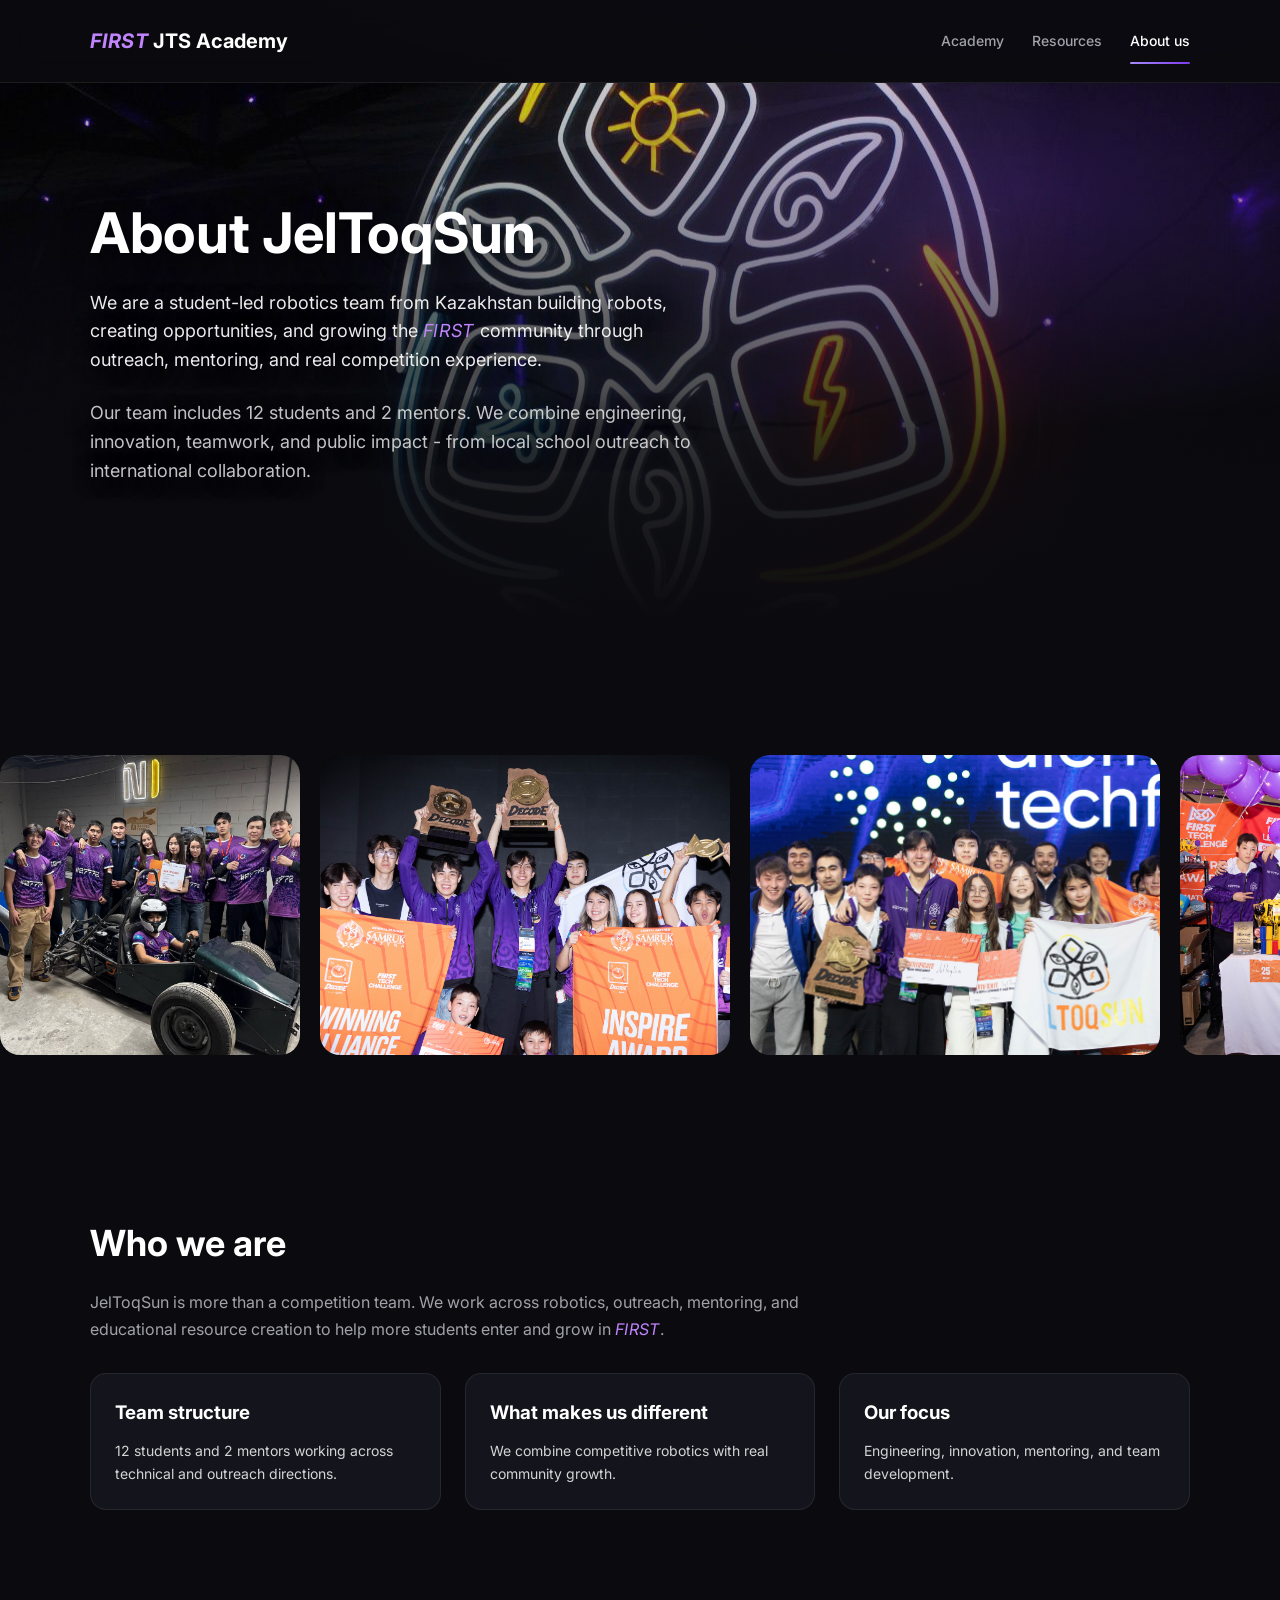
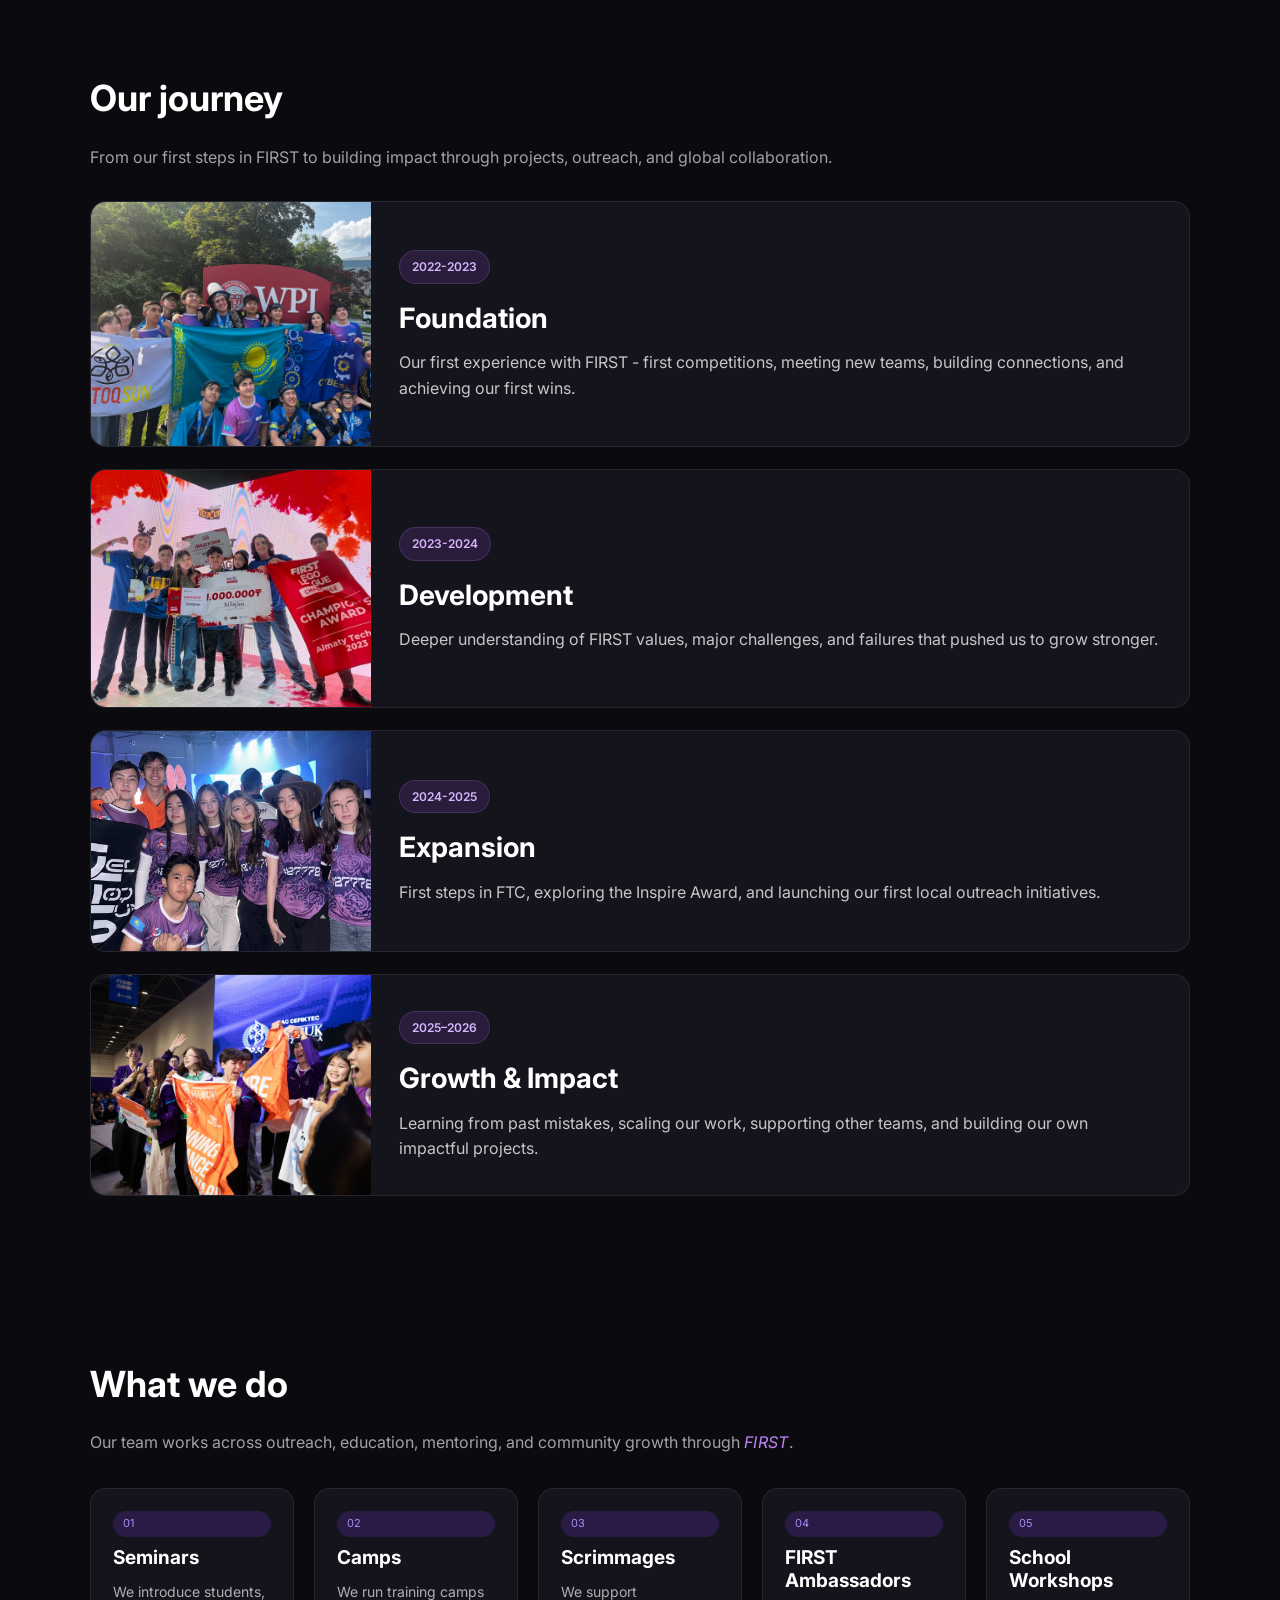
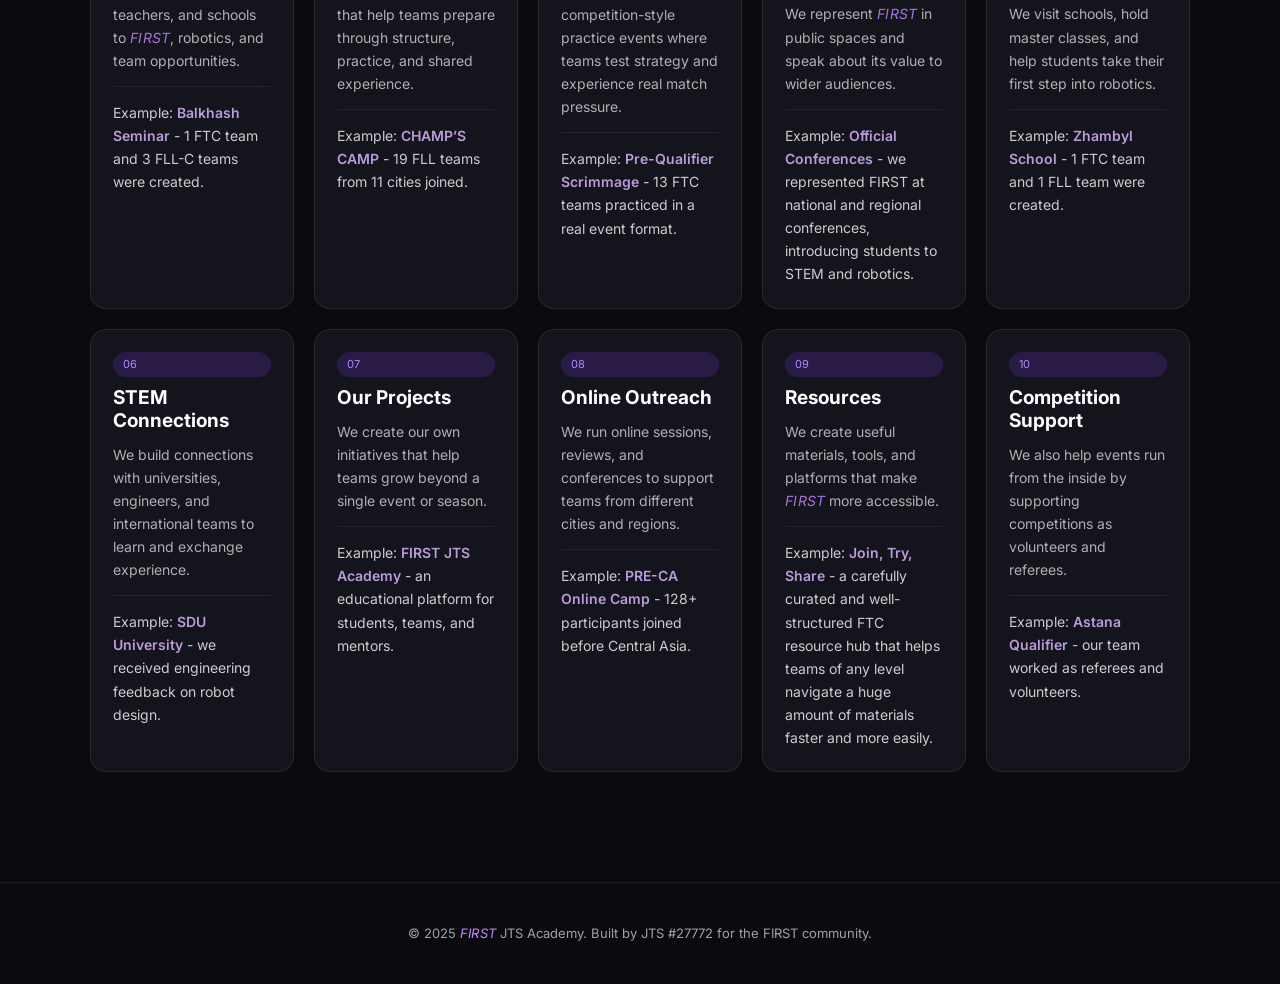
==== aboutus.html @ ea75e626 "first clean commit" ====
<!DOCTYPE html>
<html lang="en">
<head>
  <meta charset="UTF-8" />
  <title>About Us | FIRST JTS Academy</title>
  <meta name="viewport" content="width=device-width, initial-scale=1.0" />

  <link href="https://fonts.googleapis.com/css2?family=Inter:wght@400;600;700&display=swap" rel="stylesheet">
  <link rel="stylesheet" href="aboutus.css" />
</head>

<body>

  <!-- NAVIGATION -->
  <nav>
    <div class="nav-inner">
      <div class="logo"><span class="first-word">FIRST</span> JTS Academy</div>

      <div class="nav-links">
            <a href="index.html">Academy</a>
    <a href="resources.html">Resources</a>
    <a href="aboutus.html"class="active">About us</a>
      </div>
    </div>
  </nav>

<header class="hero hero-about">

  <!-- ФОН -->
  <div class="hero-bg-image"></div>

  <div class="container">
    <h1>About JelToqSun</h1>

    <p class="hero-lead">
      We are a student-led robotics team from Kazakhstan building robots, creating opportunities,
        and growing the <span class="first-word">FIRST</span> community through outreach, mentoring, and real competition experience.
    </p>

    <p class="hero-sub">
        Our team includes 12 students and 2 mentors. We combine engineering, innovation,
        teamwork, and public impact - from local school outreach to international collaboration.
    </p>
  </div>
</header>

  <!-- HERO CAROUSEL -->
  <section class="hero-carousel">
    <div class="carousel-track">
      <img src="images/about-hero-1.jpg" class="square" alt="">
      <img src="images/about-hero-2.jpg" class="rect" alt="">
      <img src="images/about-hero-3.jpg" class="rect" alt="">
      <img src="images/about-hero-4.jpg" class="square" alt="">
      <img src="images/about-hero-5.jpg" class="rect" alt="">
      <img src="images/about-hero-6.jpg" class="rect" alt="">
      <img src="images/about-hero-7.jpg" class="square" alt="">
    </div>
  </section>

  <!-- ABOUT INTRO -->
  <section class="about-section">
    <div class="container">
      <div class="section-header">
        <h2>Who we are</h2>
        <p>
          JelToqSun is more than a competition team. We work across robotics, outreach, mentoring,
          and educational resource creation to help more students enter and grow in <span class="first-word">FIRST</span>.
        </p>
      </div>

      <div class="about-cards">
        <div class="about-card">
          <h3>Team structure</h3>
          <p class="preview">
            12 students and 2 mentors working across technical and outreach directions.
          </p>
          <div class="more">
            <p>
              Our team is student-led and role-based. Members contribute through programming,
              robot design, CAD, outreach, project work, presentations, and media.
            </p>
          </div>
        </div>

        <div class="about-card">
          <h3>What makes us different</h3>
          <p class="preview">
            We combine competitive robotics with real community growth.
          </p>
          <div class="more">
            <p>
              We do not focus only on our own results. We also support schools, new teams,
              educational events, and public awareness of FIRST and STEM opportunities.
            </p>
          </div>
        </div>

        <div class="about-card">
          <h3>Our focus</h3>
          <p class="preview">
            Engineering, innovation, mentoring, and team development.
          </p>
          <div class="more">
            <p>
              We build robots, prepare for judging, improve strategy, develop projects,
              create resources, and share what we learn with others.
            </p>
          </div>
        </div>
      </div>
    </div>
  </section>

<!-- TIMELINE --> 
<section class="timeline-section">
  <div class="container">
    <div class="section-header">
      <h2>Our journey</h2>
      <p>
        From our first steps in FIRST to building impact through projects, outreach, and global collaboration.
      </p>
    </div>

    <div class="timeline-list">

      <div class="timeline-card">
        <div class="timeline-image">
          <img src="images/timeline-1.jpg" alt="Team foundation">
        </div>
        <div class="timeline-content">
          <span class="timeline-year">2022-2023</span>
          <h3>Foundation</h3>
          <p>
            Our first experience with FIRST - first competitions, meeting new teams, building connections, and achieving our first wins.
          </p>
        </div>
      </div>

      <div class="timeline-card">
        <div class="timeline-image">
          <img src="images/timeline-2.jpg" alt="Development">
        </div>
        <div class="timeline-content">
          <span class="timeline-year">2023-2024</span>
          <h3>Development</h3>
          <p>
            Deeper understanding of FIRST values, major challenges, and failures that pushed us to grow stronger.
          </p>
        </div>
      </div>

      <div class="timeline-card">
        <div class="timeline-image">
          <img src="images/timeline-3.jpg" alt="Expansion">
        </div>
        <div class="timeline-content">
          <span class="timeline-year">2024-2025</span>
          <h3>Expansion</h3>
          <p>
            First steps in FTC, exploring the Inspire Award, and launching our first local outreach initiatives.
          </p>
        </div>
      </div>

      <div class="timeline-card">
        <div class="timeline-image">
          <img src="images/timeline-4.jpg" alt="Growth">
        </div>
        <div class="timeline-content">
          <span class="timeline-year">2025–2026</span>
          <h3>Growth & Impact</h3>
          <p>
            Learning from past mistakes, scaling our work, supporting other teams, and building our own impactful projects.
          </p>
        </div>
      </div>

    </div>
  </div>
</section>

<!-- WHAT WE DO --> 
<section class="whatwedo-section">
  <div class="container">
    <div class="section-header">
      <h2>What we do</h2>
      <p>
        Our team works across outreach, education, mentoring, and community growth through <span class="first-word">FIRST</span>.
      </p>
    </div>

    <div class="mini-work-grid">

      <div class="card mini-work-card">
        <span class="tag tech">01</span>
        <h3>Seminars</h3>
        <p>
          We introduce students, teachers, and schools to <span class="first-word">FIRST</span>, robotics, and team opportunities.
        </p>
        <p class="mini-example">
          Example: <strong>Balkhash Seminar</strong> - 1 FTC team and 3 FLL-C teams were created.
        </p>
      </div>

      <div class="card mini-work-card">
        <span class="tag tech">02</span>
        <h3>Camps</h3>
        <p>
          We run training camps that help teams prepare through structure, practice, and shared experience.
        </p>
        <p class="mini-example">
          Example: <strong>CHAMP’S CAMP</strong> - 19 FLL teams from 11 cities joined.
        </p>
      </div>

      <div class="card mini-work-card">
        <span class="tag tech">03</span>
        <h3>Scrimmages</h3>
        <p>
          We support competition-style practice events where teams test strategy and experience real match pressure.
        </p>
        <p class="mini-example">
          Example: <strong>Pre-Qualifier Scrimmage</strong> - 13 FTC teams practiced in a real event format.
        </p>
      </div>

      <div class="card mini-work-card">
        <span class="tag tech">04</span>
        <h3>FIRST Ambassadors</h3>
        <p>
          We represent <span class="first-word">FIRST</span> in public spaces and speak about its value to wider audiences.
        </p>
        <p class="mini-example">
          Example: <strong>Official Conferences</strong> - we represented FIRST at national and regional conferences, introducing students to STEM and robotics.
        </p>
      </div>

      <div class="card mini-work-card">
        <span class="tag tech">05</span>
        <h3>School Workshops</h3>
        <p>
          We visit schools, hold master classes, and help students take their first step into robotics.
        </p>
        <p class="mini-example">
          Example: <strong>Zhambyl School</strong> - 1 FTC team and 1 FLL team were created.
        </p>
      </div>

      <div class="card mini-work-card">
        <span class="tag tech">06</span>
        <h3>STEM Connections</h3>
        <p>
          We build connections with universities, engineers, and international teams to learn and exchange experience.
        </p>
        <p class="mini-example">
          Example: <strong>SDU University</strong> - we received engineering feedback on robot design.
        </p>
      </div>

      <div class="card mini-work-card">
        <span class="tag tech">07</span>
        <h3>Our Projects</h3>
        <p>
          We create our own initiatives that help teams grow beyond a single event or season.
        </p>
        <p class="mini-example">
          Example: <strong>FIRST JTS Academy</strong> - an educational platform for students, teams, and mentors.
        </p>
      </div>

      <div class="card mini-work-card">
        <span class="tag tech">08</span>
        <h3>Online Outreach</h3>
        <p>
          We run online sessions, reviews, and conferences to support teams from different cities and regions.
        </p>
        <p class="mini-example">
          Example: <strong>PRE-CA Online Camp</strong> - 128+ participants joined before Central Asia.
        </p>
      </div>

      <div class="card mini-work-card">
        <span class="tag tech">09</span>
        <h3>Resources</h3>
        <p>
          We create useful materials, tools, and platforms that make <span class="first-word">FIRST</span> more accessible.
        </p>
        <p class="mini-example">
          Example: <strong>Join, Try, Share</strong> - a carefully curated and well-structured FTC resource hub that helps teams of any level navigate a huge amount of materials faster and more easily.
        </p>
       </div>

      <div class="card mini-work-card">
        <span class="tag tech">10</span>
        <h3>Competition Support</h3>
        <p>
          We also help events run from the inside by supporting competitions as volunteers and referees.
        </p>
        <p class="mini-example">
          Example: <strong>Astana Qualifier</strong> - our team worked as referees and volunteers.
        </p>
      </div>

    </div>
  </div>
</section>

  <!-- FOOTER -->
  <footer>
    © 2025 <span class="first-word">FIRST</span> JTS Academy. Built by JTS #27772 for the FIRST community.
  </footer>

  <script>
    document.querySelectorAll('.card, .about-card, .result-card, .member-card, .timeline-card').forEach(card => {
      card.addEventListener('mousemove', e => {
        const rect = card.getBoundingClientRect();
        card.style.setProperty('--x', (e.clientX - rect.left) + 'px');
        card.style.setProperty('--y', (e.clientY - rect.top) + 'px');
      });
    });

    document.querySelectorAll(".about-card").forEach(card => {
      card.addEventListener("click", () => {
        const isOpen = card.classList.contains("open");

        document.querySelectorAll(".about-card").forEach(c => {
          if (c !== card) c.classList.remove("open");
        });

        if (!isOpen) {
          card.classList.add("open");
        } else {
          card.classList.remove("open");
        }
      });
    });
  </script>

</body>
</html>
---- aboutus.css ----
:root {
  --bg-main: #0b0b0f;
  --bg-card: #14141c;
  --accent: #7c3aed;
  --accent-glow: #a78bfa;
  --text-main: #ffffff;
  --text-muted: #a1a1aa;
  --border: rgba(255,255,255,0.08);
}

/* RESET */
* {
  margin: 0;
  padding: 0;
  box-sizing: border-box;
}

/* BASE */
body {
  font-family: 'Inter', system-ui, sans-serif;
  background: radial-gradient(
      1200px 600px at 80% -10%,
      rgba(124,58,237,0.15),
      transparent
    ),
    var(--bg-main);
  color: var(--text-main);
  line-height: 1.6;
}

/* LAYOUT */
.container {
  max-width: 1100px;
  margin: 0 auto;
}

section {
  padding: 80px 0;
}

/* NAV */
nav {
  position: sticky;
  top: 0;
  z-index: 50;
  backdrop-filter: blur(14px);
  background: rgba(11,11,15,0.72);
  border-bottom: 1px solid var(--border);
}

.nav-inner {
  width: min(1100px, calc(100% - 48px));
  margin: 0 auto;
  height: 82px;
  display: flex;
  align-items: center;
  justify-content: space-between;
  gap: 20px;
}

.logo {
  font-weight: 700;
  font-size: 20px;
  color: white;
  white-space: nowrap;
}

.nav-links {
  display: flex;
  align-items: center;
  gap: 28px;
}

.nav-links a {
  color: var(--text-muted);
  font-size: 14px;
  font-weight: 500;
  transition: color 0.2s ease;
  position: relative;
  text-decoration: none;
}

.nav-links a:hover,
.nav-links a.active {
  color: var(--text-main);
}

.nav-links a.active::after {
  content: "";
  position: absolute;
  left: 0;
  right: 0;
  bottom: -12px;
  height: 2px;
  border-radius: 999px;
  background: linear-gradient(90deg, #a78bfa, #7c3aed);
}

/* HERO */
.hero {
  position: relative;
  overflow: hidden;
  padding: 120px 64px 110px;
}

.about-hero::before {
  content: "";
  position: absolute;
  inset: 0;
  background:
    linear-gradient(
      to bottom,
      rgba(11,11,15,0.28) 0%,
      rgba(11,11,15,0.55) 40%,
      rgba(11,11,15,0.82) 72%,
      #0b0b0f 100%
    ),
    url("images/aboutus-bg.jpg");
  background-size: cover;
  background-position: center;
  z-index: 0;
}

.about-hero::after {
  content: "";
  position: absolute;
  inset: 0;
  background: rgba(0,0,0,0.2);
  z-index: 1;
}

.hero .container {
  position: relative;
  z-index: 2;
}

.hero h1 {
  font-size: 56px;
  line-height: 1.1;
  margin-bottom: 24px;
  text-shadow: 0 6px 30px rgba(0,0,0,0.8);
}

.hero p {
  max-width: 620px;
  color: var(--text-muted);
  font-size: 18px;
  margin-bottom: 24px;
  text-shadow: 0 4px 20px rgba(0,0,0,0.7);
}

.hero-lead {
  color: rgba(255,255,255,0.92) !important;
}

.hero-sub {
  color: rgba(255,255,255,0.76) !important;
}

.hero-buttons {
  display: flex;
  gap: 14px;
  flex-wrap: wrap;
  margin-top: 30px;
}

/* BUTTONS */
.btn {
  display: inline-block;
  padding: 14px 28px;
  border-radius: 10px;
  font-size: 15px;
  border: 1px solid var(--border);
  color: var(--text-main);
  text-decoration: none;
  transition: 0.25s ease;
}

.btn:hover {
  border-color: var(--accent);
  transform: translateY(-2px);
}

.btn.primary {
  background: linear-gradient(135deg, var(--accent), #5b21b6);
  border: none;
}

.btn.primary:hover {
  box-shadow: 0 10px 26px rgba(124,58,237,0.35);
}

/* TITLES */
h2 {
  font-size: 36px;
  margin-bottom: 16px;
}

p {
  color: var(--text-muted);
}

.section-header {
  max-width: 760px;
  margin-bottom: 30px;
}

.section-header p {
  font-size: 16px;
  line-height: 1.7;
}

/* HERO CAROUSEL */
.hero-carousel {
  margin-top: 56px;
  overflow: hidden;
  width: 100%;
}

.carousel-track {
  display: flex;
  gap: 20px;
  animation: scroll 40s linear infinite;
}

.carousel-track img {
  border-radius: 20px;
  object-fit: cover;
  flex-shrink: 0;
}

.carousel-track img.square {
  width: 300px;
  height: 300px;
}

.carousel-track img.rect {
  width: 410px;
  height: 300px;
}

@keyframes scroll {
  from {
    transform: translateX(0);
  }
  to {
    transform: translateX(-70%);
  }
}

/* FIRST WORD */
.first-word {
  font-style: italic;
  letter-spacing: 0.02em;
  color: #c084fc;
}

/* GRID */
.grid {
  display: grid;
  grid-template-columns: repeat(auto-fit, minmax(260px, 1fr));
  gap: 24px;
  margin-top: 32px;
}

/* DEFAULT CARD */
.card,
.about-card,
.timeline-card,
.member-card {
  background: var(--bg-card);
  border: 1px solid var(--border);
  border-radius: 16px;
  position: relative;
  overflow: hidden;
  transition: all 0.35s ease;
}

/* GLOW FOLLOW */
.card::before,
.about-card::before,
.result-card::before,
.member-card::before,
.timeline-card::before {
  content: "";
  position: absolute;
  inset: 0;
  background: radial-gradient(
    circle at var(--x, 50%) var(--y, 50%),
    rgba(168, 85, 247, 0.20),
    transparent 60%
  );
  opacity: 0;
  transition: opacity 0.3s ease;
  pointer-events: none;
}

.card:hover,
.about-card:hover,
.member-card:hover,
.timeline-card:hover {
  transform: translateY(-8px) scale(1.01);
  border-color: var(--accent);
  box-shadow:
    0 0 25px rgba(168, 85, 247, 0.22),
    0 20px 40px rgba(0,0,0,0.45);
}

.card:hover::before,
.about-card:hover::before,
.result-card:hover::before,
.member-card:hover::before,
.timeline-card:hover::before {
  opacity: 1;
}

/* NORMAL CARD */
.card {
  padding: 24px;
}

.card h3 {
  font-size: 18px;
  margin-bottom: 8px;
  transition: color 0.3s ease;
}

.card:hover h3 {
  color: #d8b4fe;
}

.card p {
  font-size: 14px;
  opacity: 0.85;
}

/* TAG */
.tag {
  display: inline-block;
  font-size: 11px;
  padding: 4px 10px;
  border-radius: 999px;
  margin-bottom: 10px;
}

.tag.tech {
  background: rgba(124,58,237,0.2);
  color: var(--accent-glow);
}

/* ABOUT CARDS */
.about-cards {
  display: grid;
  grid-template-columns: repeat(auto-fit, minmax(260px, 1fr));
  gap: 24px;
}

.about-card {
  padding: 24px;
  cursor: pointer;
}

.about-card h3 {
  margin-bottom: 12px;
  transition: color 0.3s ease;
}

.about-card:hover h3 {
  color: #d8b4fe;
}

.about-card .preview {
  font-size: 14px;
  color: rgba(255,255,255,0.82);
}

.about-card .more {
  max-height: 0;
  overflow: hidden;
  opacity: 0;
  transition: max-height 0.35s ease, opacity 0.25s ease;
}

.about-card.open .more {
  max-height: 260px;
  opacity: 1;
  margin-top: 16px;
}

/* STATS */
.stats-grid .stat-card {
  min-height: 170px;
}

/* TIMELINE */
.timeline-list {
  display: flex;
  flex-direction: column;
  gap: 22px;
}

.timeline-card {
  display: grid;
  grid-template-columns: 280px 1fr;
  gap: 0;
}

.timeline-image {
  min-height: 220px;
  overflow: hidden;
}

.timeline-image img {
  width: 100%;
  height: 100%;
  object-fit: cover;
  display: block;
  transition: transform 0.45s ease;
}

.timeline-card:hover .timeline-image img {
  transform: scale(1.05);
}

.timeline-content {
  padding: 28px 28px 24px;
  display: flex;
  flex-direction: column;
  justify-content: center;
}

.timeline-year {
  display: inline-flex;
  width: fit-content;
  font-size: 12px;
  padding: 6px 12px;
  border-radius: 999px;
  background: rgba(168, 85, 247, 0.14);
  border: 1px solid rgba(192,132,252,0.18);
  color: #d8b4fe;
  font-weight: 600;
  margin-bottom: 12px;
}

.timeline-content h3 {
  font-size: 28px;
  margin-bottom: 10px;
}

.timeline-content p {
  color: rgba(255,255,255,0.76);
}

/* RESULTS / IMPACT BIG CARDS */
.results-list {
  display: flex;
  flex-direction: column;
  gap: 22px;
}

.result-card {
  display: grid;
  grid-template-columns: 320px 1fr;
  gap: 0;
  background: #111;
  border: 1px solid rgba(255,255,255,0.06);
  border-radius: 24px;
  overflow: hidden;
  position: relative;
  transition: all 0.35s ease;
}

.result-card:hover {
  transform: translateY(-6px);
  border-color: #a855f7;
  box-shadow:
    0 0 26px rgba(168, 85, 247, 0.18),
    0 22px 45px rgba(0, 0, 0, 0.45);
}

.result-image {
  position: relative;
  min-height: 240px;
  overflow: hidden;
}

.result-image img {
  width: 100%;
  height: 100%;
  object-fit: cover;
  display: block;
  transition: transform 0.45s ease;
}

.result-card:hover .result-image img {
  transform: scale(1.05);
}

.result-content {
  padding: 30px 30px 24px;
  display: flex;
  flex-direction: column;
  justify-content: center;
}

.result-content h3 {
  margin: 0 0 10px;
  font-size: 30px;
  line-height: 1.15;
  color: white;
  transition: color 0.3s ease;
}

.result-card:hover .result-content h3 {
  color: #d8b4fe;
}

.result-content .event {
  margin: 0 0 10px;
  font-size: 16px;
  line-height: 1.6;
  color: rgba(255,255,255,0.76);
}

.result-content .award {
  margin: 0;
  font-size: 18px;
  line-height: 1.6;
  color: rgba(255,255,255,0.94);
  font-weight: 500;
}

.result-labels {
  margin-top: 18px;
  display: flex;
  flex-wrap: wrap;
  gap: 10px;
}

.result-label {
  display: inline-flex;
  align-items: center;
  padding: 7px 13px;
  border-radius: 999px;
  background: rgba(168, 85, 247, 0.14);
  border: 1px solid rgba(192, 132, 252, 0.18);
  color: #d8b4fe;
  font-size: 12px;
  font-weight: 600;
  letter-spacing: 0.03em;
}

/* IMPACT MORE */
.impact-more-cards {
  margin-top: 24px;
}

/* TEAM */
.team-grid {
  display: grid;
  grid-template-columns: repeat(4, minmax(0, 1fr));
  gap: 20px;
  margin-top: 30px;
}

.member-card img {
  width: 100%;
  height: 260px;
  object-fit: cover;
  display: block;
  transition: transform 0.45s ease;
}

.member-card:hover img {
  transform: scale(1.05);
}

.member-content {
  padding: 20px;
}

.member-content h3 {
  font-size: 20px;
  margin-bottom: 6px;
}

.member-role {
  color: #c084fc;
  font-size: 14px;
  margin-bottom: 10px;
}

.member-content p:last-child {
  font-size: 14px;
  color: rgba(255,255,255,0.76);
}

.mentors-box {
  margin-top: 30px;
  padding: 24px;
  background: #111;
  border: 1px solid rgba(255,255,255,0.06);
  border-radius: 18px;
}

.mentors-box h3 {
  margin-bottom: 8px;
}

/* FOOTER */
footer {
  padding: 40px 0;
  border-top: 1px solid var(--border);
  text-align: center;
  font-size: 13px;
  color: var(--text-muted);
  margin-top: 30px;
}

/* MOBILE */
@media (max-width: 1000px) {
  .team-grid {
    grid-template-columns: repeat(2, minmax(0, 1fr));
  }

  .timeline-card,
  .result-card {
    grid-template-columns: 1fr;
  }

  .timeline-image,
  .result-image {
    min-height: 220px;
  }
}

@media (max-width: 900px) {
  .nav-inner {
    width: min(1100px, calc(100% - 64px));
    height: 76px;
  }

  .hero {
    padding-left: 32px;
    padding-right: 32px;
  }

  .hero h1 {
    font-size: 42px;
  }

  .carousel-track img.square {
    width: 300px;
    height: 300px;
  }

  .carousel-track img.rect {
    width: 380px;
    height: 300px;
  }
}

@media (max-width: 700px) {
  .team-grid {
    grid-template-columns: 1fr;
  }

  .section-header h2 {
    font-size: 32px;
  }

  .timeline-content h3,
  .result-content h3 {
    font-size: 24px;
  }

  .result-content {
    padding: 24px 22px 22px;
  }

  .timeline-content {
    padding: 24px 22px 22px;
  }
}

/* WHAT WE DO - 10 MINI CARDS */

.mini-work-grid {
  display: grid;
  grid-template-columns: repeat(5, minmax(0, 1fr));
  gap: 20px;
  margin-top: 32px;
}

.mini-work-card {
  min-height: 250px;
  padding: 22px;
  display: flex;
  flex-direction: column;
  justify-content: flex-start;
}

.mini-work-card h3 {
  font-size: 19px;
  margin-bottom: 10px;
  line-height: 1.2;
}

.mini-work-card p {
  font-size: 14px;
  line-height: 1.65;
  color: rgba(255,255,255,0.78);
}

.mini-work-card .mini-example {
  margin-top: 14px;
  padding-top: 14px;
  border-top: 1px solid rgba(255,255,255,0.08);
  color: rgba(255,255,255,0.92);
}

.mini-work-card .mini-example strong {
  color: #d8b4fe;
  font-weight: 600;
}

/* responsive */
@media (max-width: 1100px) {
  .mini-work-grid {
    grid-template-columns: repeat(3, minmax(0, 1fr));
  }
}

@media (max-width: 700px) {
  .mini-work-grid {
    grid-template-columns: repeat(1, minmax(0, 1fr));
  }

  .mini-work-card {
    min-height: auto;
  }
}
/* HERO WRAPPER */
.hero-about {
  position: relative;
  overflow: hidden;
}

/* ФОН КАРТИНКА */
.hero-bg-image {
  position: absolute;
  inset: 0;

  background: url("images/background.jpg") center/cover no-repeat;

  z-index: 0;
}

/* АУРА + ГРАДИЕНТ */
.hero-bg-image::after {
  content: "";
  position: absolute;
  inset: 0;

  background:
    /* фиолетовая аура */
    radial-gradient(
      800px 400px at 80% 20%,
      rgba(124,58,237,0.25),
      transparent 60%
    ),

    /* затемнение вниз */
    linear-gradient(
      to bottom,
      rgba(11,11,15,0.2) 0%,
      rgba(11,11,15,0.55) 40%,
      rgba(11,11,15,0.9) 75%,
      #0b0b0f 100%
    );

  z-index: 1;
}

/* ЧТОБ ТЕКСТ БЫЛ СВЕРХУ */
.hero-about .container {
  position: relative;
  z-index: 2;
}
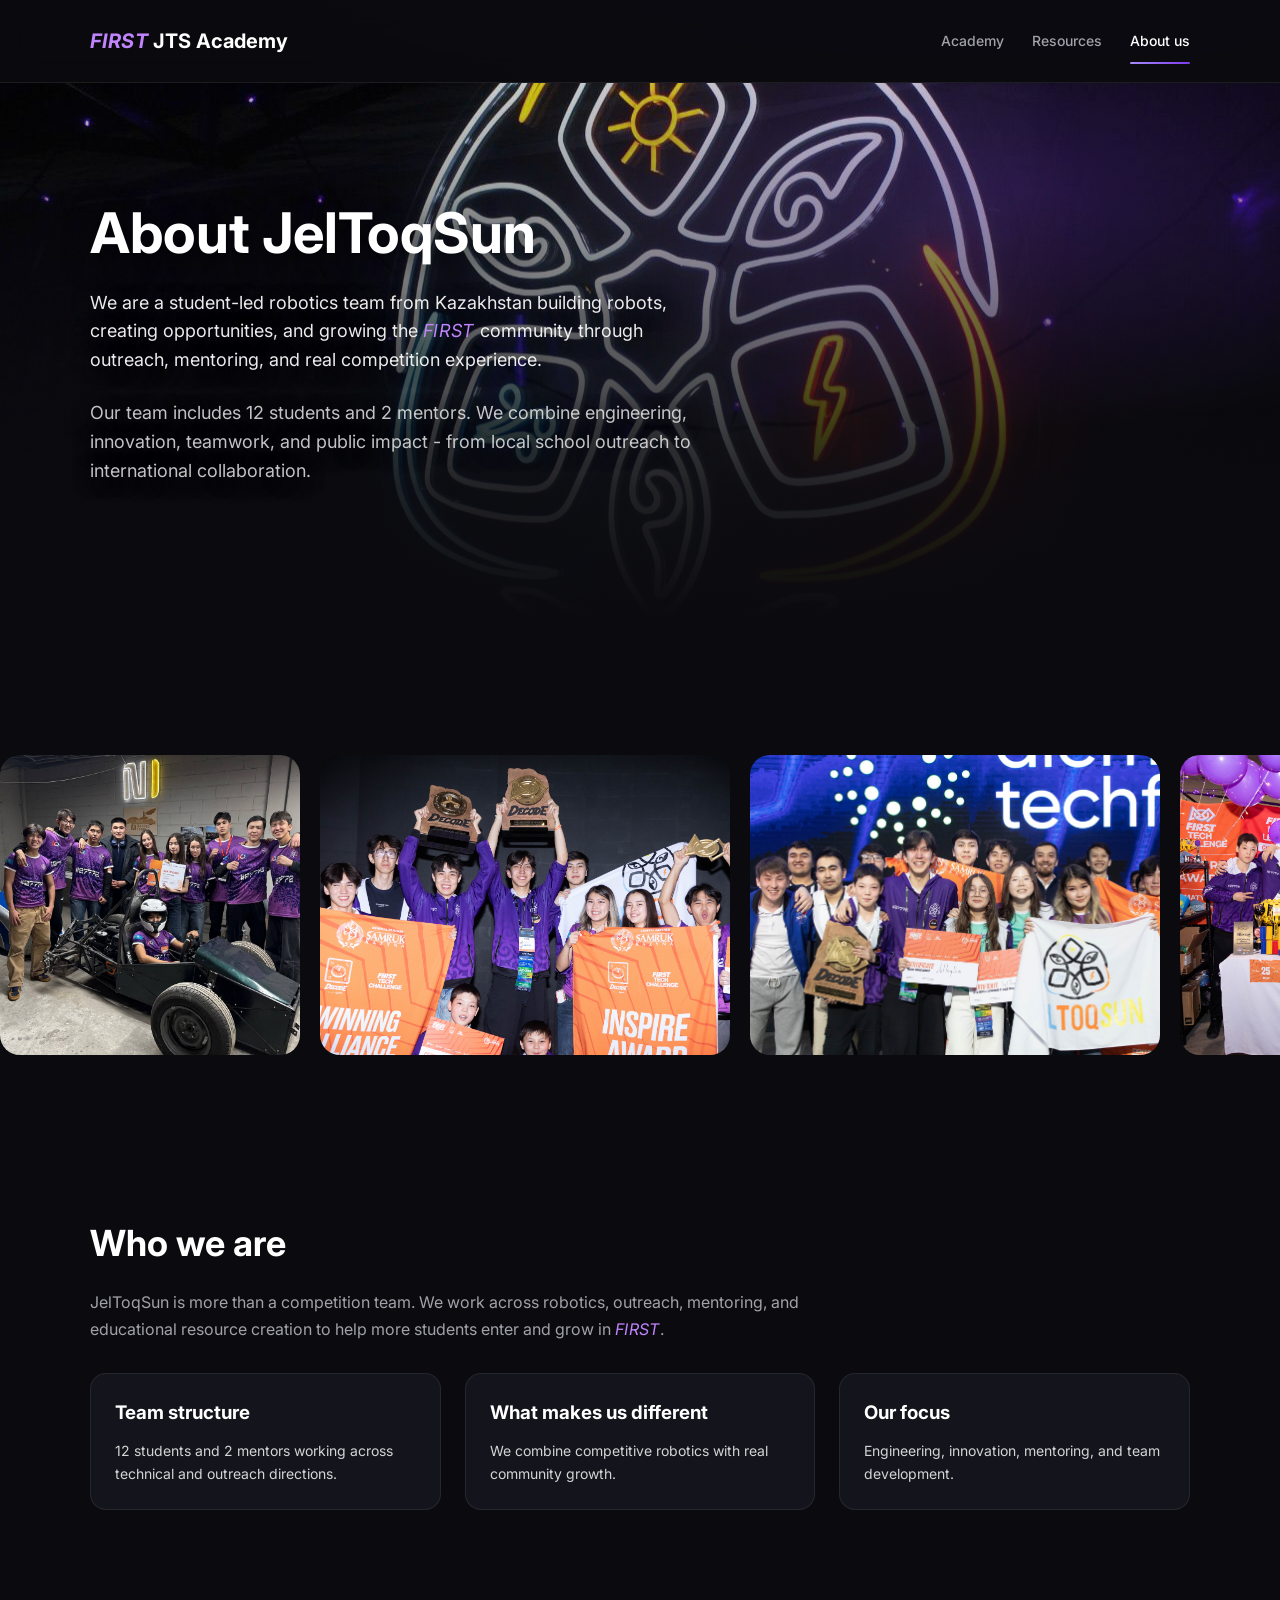
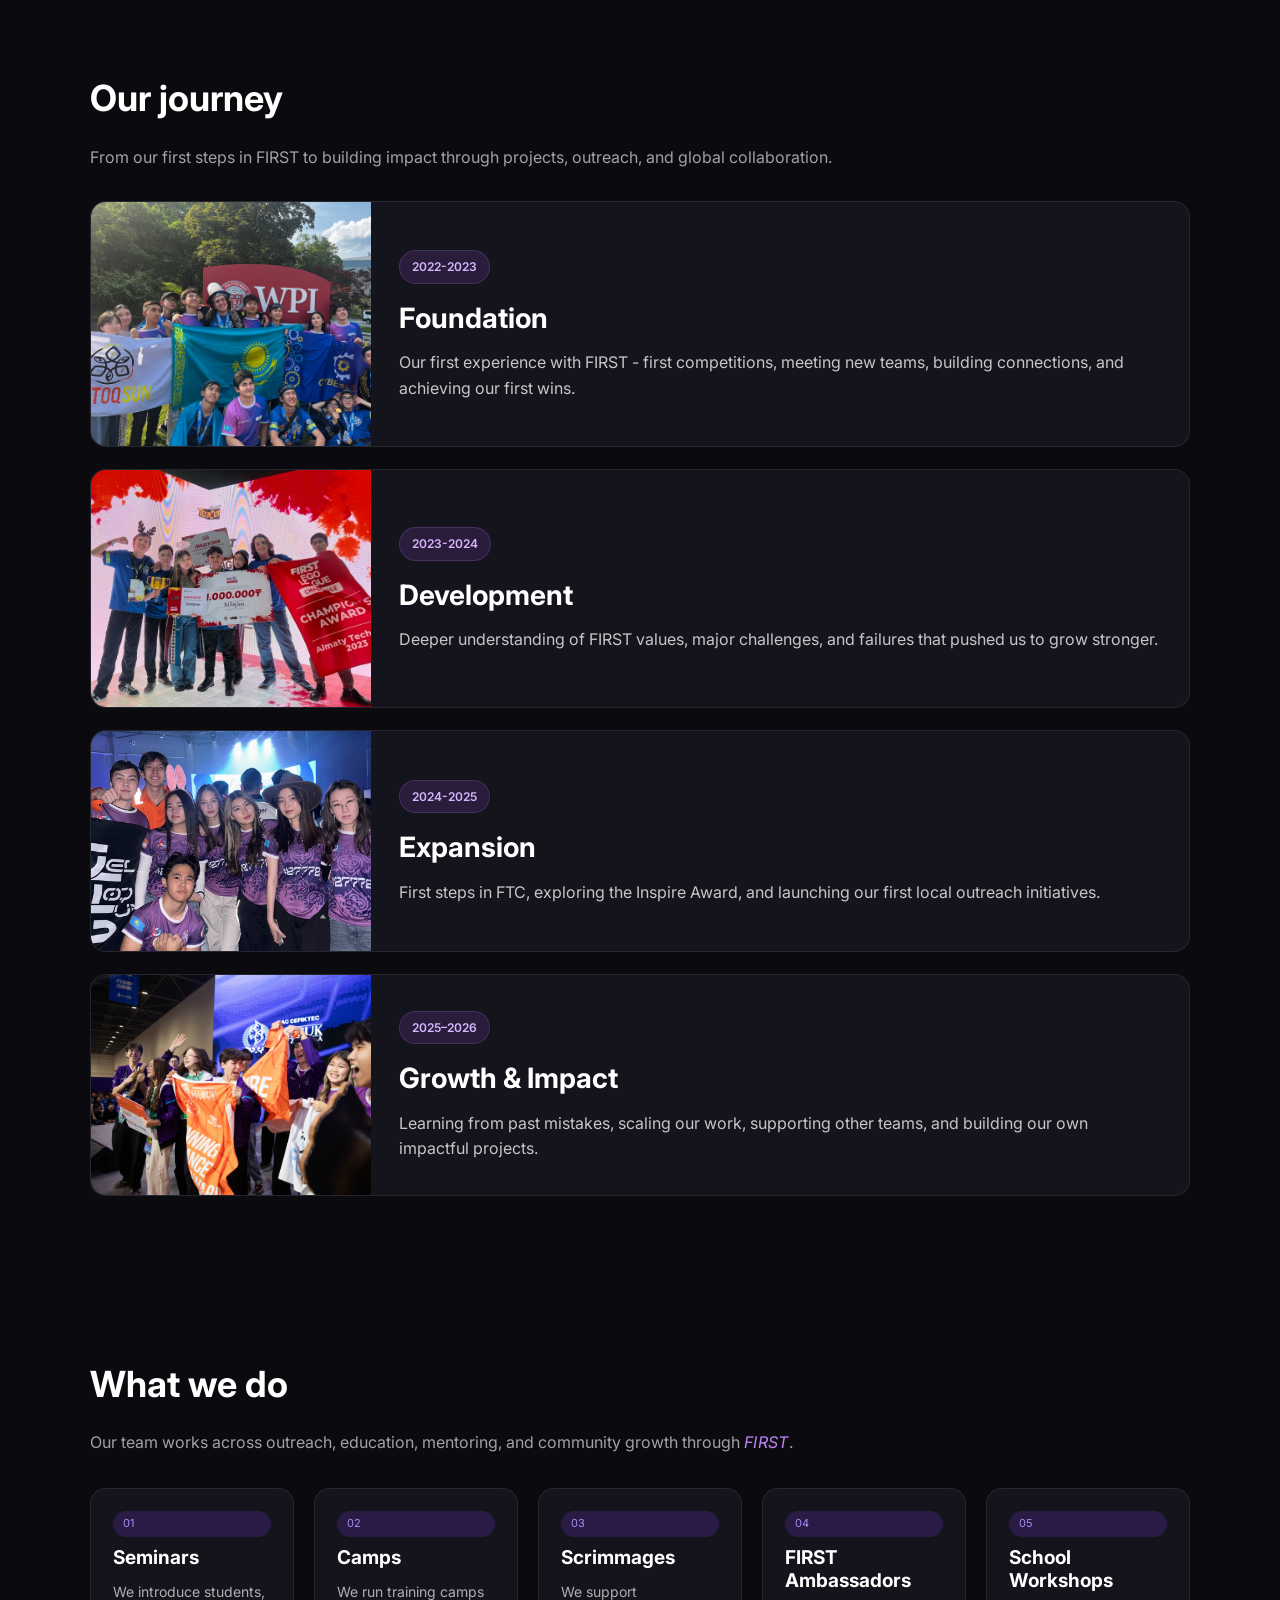
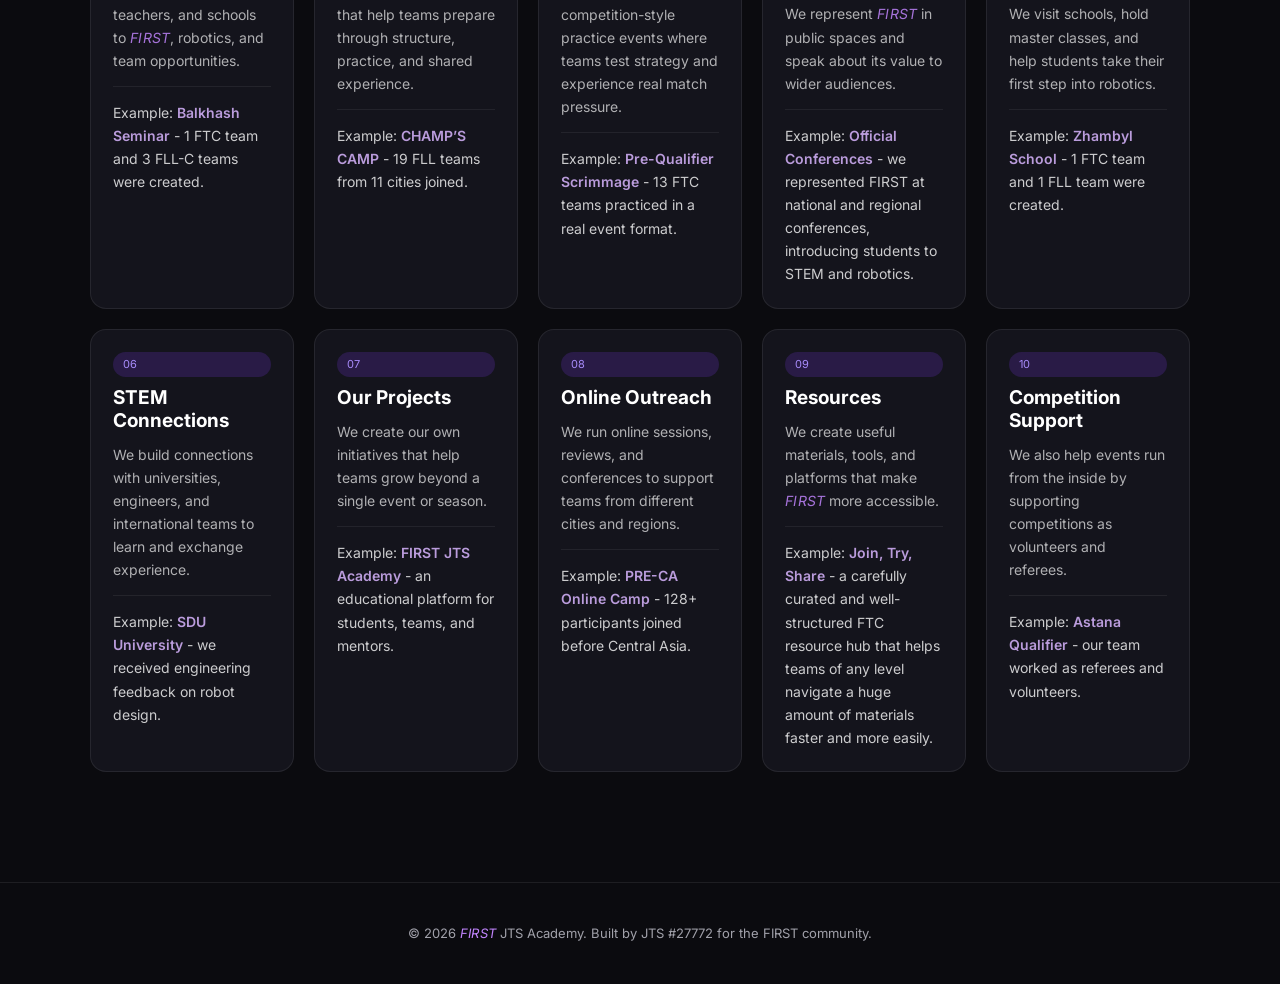
==== commit 2f1aec4e: "Update footer year to 2026 Made-with: Cursor" ====
--- a/aboutus.html
+++ b/aboutus.html
@@ -6,6 +6,13 @@
   <meta name="viewport" content="width=device-width, initial-scale=1.0" />
 
   <link href="https://fonts.googleapis.com/css2?family=Inter:wght@400;600;700&display=swap" rel="stylesheet">
+
+  <!-- Icons -->
+  <link rel="icon" href="/favicon.ico?v=1" sizes="any">
+  <link rel="shortcut icon" href="/favicon.ico?v=1">
+  <link rel="icon" type="image/png" href="/favicon-32x32.png?v=1">
+  <link rel="apple-touch-icon" href="/apple-touch-icon.png?v=1">
+
   <link rel="stylesheet" href="aboutus.css" />
 </head>
 
@@ -15,6 +22,10 @@
   <nav>
     <div class="nav-inner">
       <div class="logo"><span class="first-word">FIRST</span> JTS Academy</div>
+
+      <button class="nav-toggle" type="button" aria-label="Open navigation menu" aria-expanded="false">
+        Menu
+      </button>
 
       <div class="nav-links">
             <a href="index.html">Academy</a>
@@ -43,6 +54,43 @@
     </p>
   </div>
 </header>
+
+  <script>
+    (() => {
+      const nav = document.querySelector('nav');
+      const toggle = document.querySelector('.nav-toggle');
+      const links = document.querySelector('.nav-links');
+      if (!nav || !toggle || !links) return;
+
+      const close = () => {
+        nav.classList.remove('nav--open');
+        toggle.setAttribute('aria-expanded', 'false');
+      };
+
+      toggle.addEventListener('click', () => {
+        const isOpen = nav.classList.toggle('nav--open');
+        toggle.setAttribute('aria-expanded', String(isOpen));
+      });
+
+      links.addEventListener('click', (e) => {
+        const a = e.target && e.target.closest ? e.target.closest('a') : null;
+        if (a) close();
+      });
+
+      document.addEventListener('click', (e) => {
+        if (!nav.classList.contains('nav--open')) return;
+        if (!nav.contains(e.target)) close();
+      });
+
+      document.addEventListener('keydown', (e) => {
+        if (e.key === 'Escape') close();
+      });
+
+      window.addEventListener('resize', () => {
+        if (window.matchMedia('(min-width: 641px)').matches) close();
+      });
+    })();
+  </script>
 
   <!-- HERO CAROUSEL -->
   <section class="hero-carousel">
@@ -307,7 +355,7 @@
 
   <!-- FOOTER -->
   <footer>
-    © 2025 <span class="first-word">FIRST</span> JTS Academy. Built by JTS #27772 for the FIRST community.
+    © 2026 <span class="first-word">FIRST</span> JTS Academy. Built by JTS #27772 for the FIRST community.
   </footer>
 
   <script>
--- a/aboutus.css
+++ b/aboutus.css
@@ -69,6 +69,22 @@
   display: flex;
   align-items: center;
   gap: 28px;
+}
+
+.nav-toggle {
+  display: none;
+  border: 1px solid var(--border);
+  background: rgba(255,255,255,0.04);
+  color: var(--text-main);
+  padding: 10px 14px;
+  border-radius: 12px;
+  font: inherit;
+  font-size: 14px;
+  cursor: pointer;
+}
+
+.nav-toggle:active {
+  transform: translateY(1px);
 }
 
 .nav-links a {
@@ -786,4 +802,54 @@
 .hero-about .container {
   position: relative;
   z-index: 2;
+}
+
+@media (max-width: 640px) {
+  .nav-inner {
+    width: min(1100px, calc(100% - 48px));
+    height: 74px;
+    gap: 12px;
+    flex-wrap: nowrap;
+    align-items: center;
+  }
+
+  .nav-links {
+    display: none;
+    position: absolute;
+    top: calc(100% + 10px);
+    left: 16px;
+    right: 16px;
+    flex-direction: column;
+    gap: 10px;
+    padding: 14px;
+    border-radius: 18px;
+    background: rgba(11,11,15,0.96);
+    border: 1px solid rgba(255,255,255,0.10);
+    box-shadow: 0 24px 60px rgba(0,0,0,0.45);
+    z-index: 60;
+  }
+
+  .nav-links a {
+    font-size: 14px;
+    padding: 12px 12px;
+    border-radius: 12px;
+    background: rgba(255,255,255,0.04);
+    border: 1px solid rgba(255,255,255,0.06);
+  }
+
+  .logo {
+    font-size: 17px;
+    flex: 0 0 auto;
+  }
+
+  .nav-toggle {
+    display: inline-flex;
+    align-items: center;
+    justify-content: center;
+    margin-left: auto;
+  }
+
+  nav.nav--open .nav-links {
+    display: flex;
+  }
 }
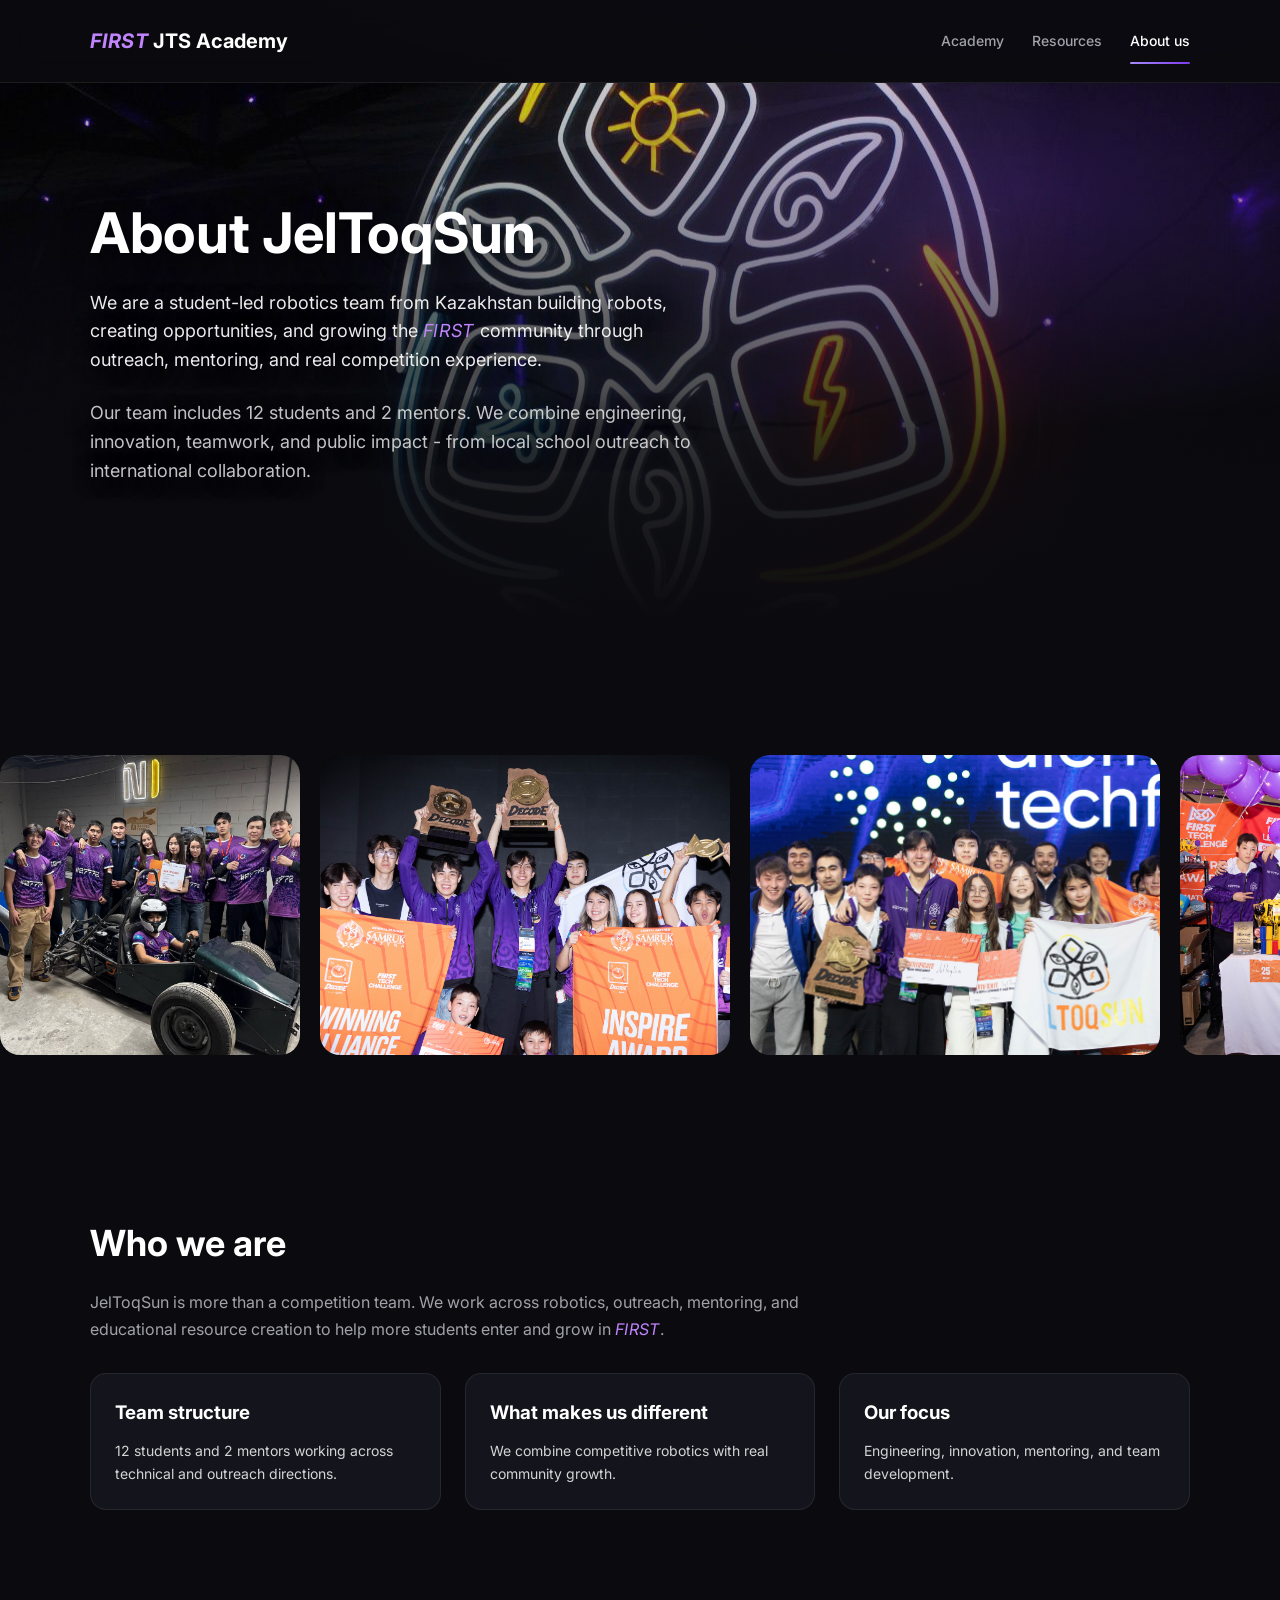
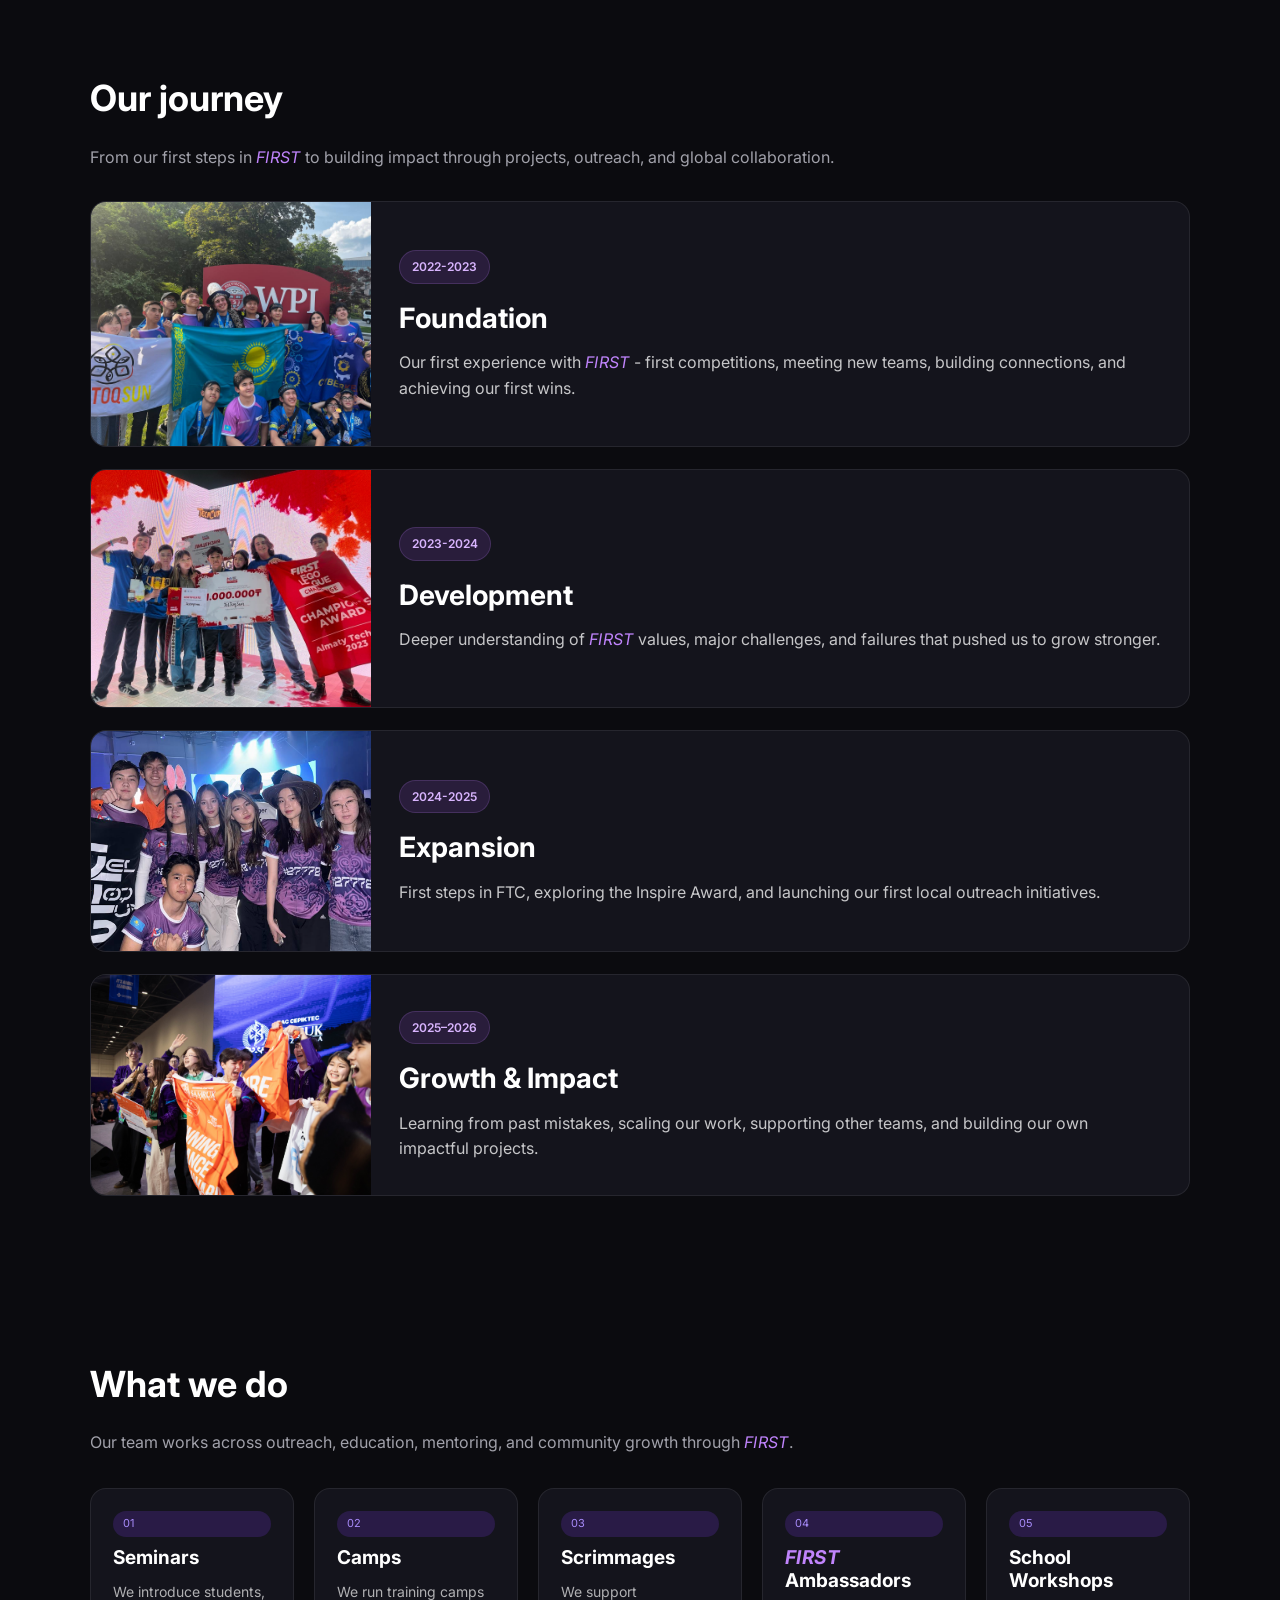
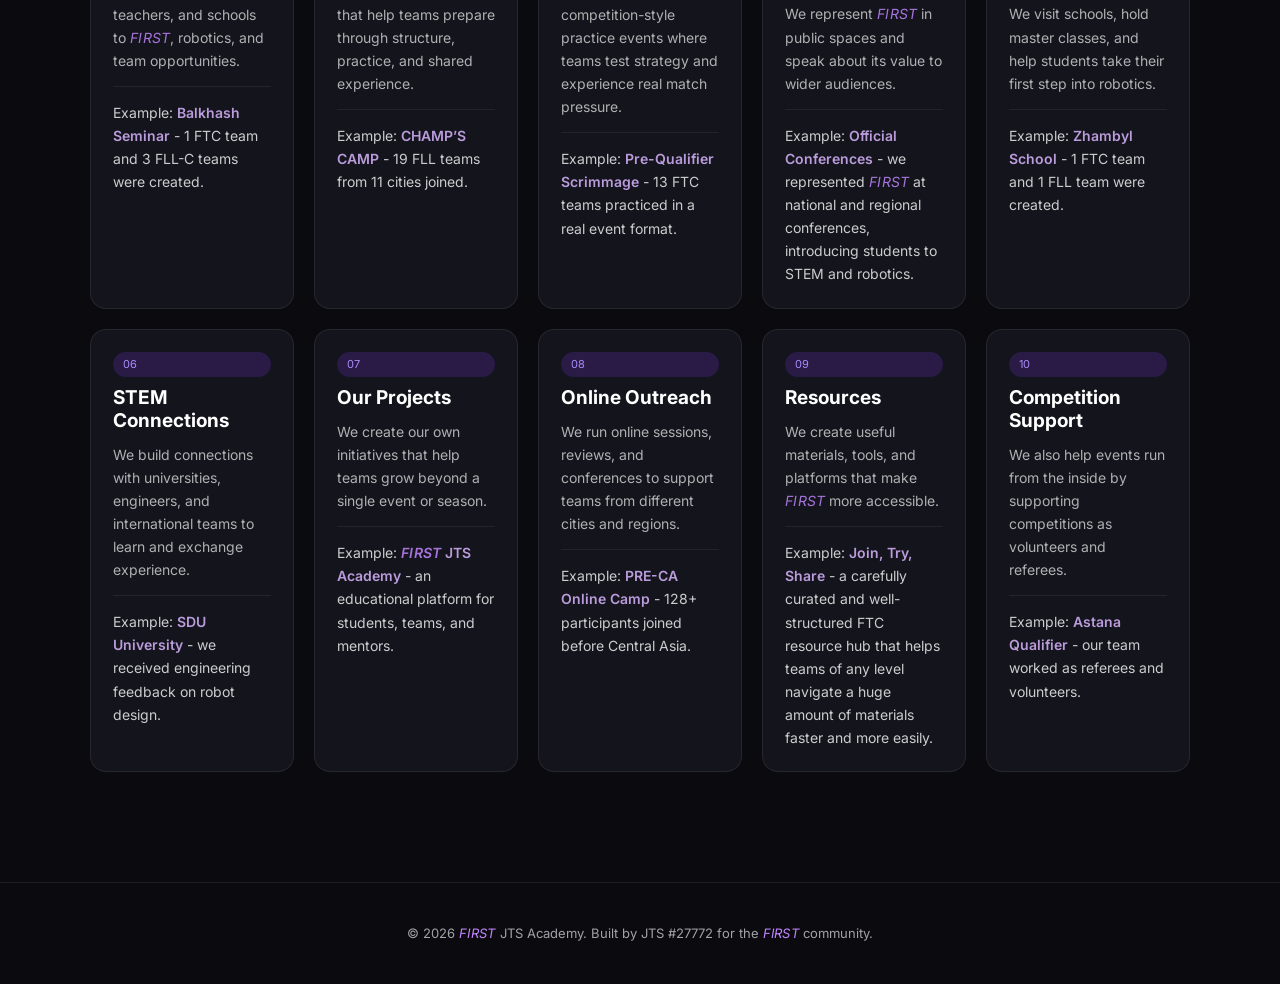
==== commit eee04b18: "Rename Dean’s List to FIRST Leadership Award Update resources tab/panel labels and ensure FIRST rend" ====
--- a/aboutus.html
+++ b/aboutus.html
@@ -138,7 +138,7 @@
           <div class="more">
             <p>
               We do not focus only on our own results. We also support schools, new teams,
-              educational events, and public awareness of FIRST and STEM opportunities.
+              educational events, and public awareness of <span class="first-word">FIRST</span> and STEM opportunities.
             </p>
           </div>
         </div>
@@ -165,7 +165,7 @@
     <div class="section-header">
       <h2>Our journey</h2>
       <p>
-        From our first steps in FIRST to building impact through projects, outreach, and global collaboration.
+        From our first steps in <span class="first-word">FIRST</span> to building impact through projects, outreach, and global collaboration.
       </p>
     </div>
 
@@ -179,7 +179,7 @@
           <span class="timeline-year">2022-2023</span>
           <h3>Foundation</h3>
           <p>
-            Our first experience with FIRST - first competitions, meeting new teams, building connections, and achieving our first wins.
+            Our first experience with <span class="first-word">FIRST</span> - first competitions, meeting new teams, building connections, and achieving our first wins.
           </p>
         </div>
       </div>
@@ -192,7 +192,7 @@
           <span class="timeline-year">2023-2024</span>
           <h3>Development</h3>
           <p>
-            Deeper understanding of FIRST values, major challenges, and failures that pushed us to grow stronger.
+            Deeper understanding of <span class="first-word">FIRST</span> values, major challenges, and failures that pushed us to grow stronger.
           </p>
         </div>
       </div>
@@ -274,12 +274,12 @@
 
       <div class="card mini-work-card">
         <span class="tag tech">04</span>
-        <h3>FIRST Ambassadors</h3>
+        <h3><span class="first-word">FIRST</span> Ambassadors</h3>
         <p>
           We represent <span class="first-word">FIRST</span> in public spaces and speak about its value to wider audiences.
         </p>
         <p class="mini-example">
-          Example: <strong>Official Conferences</strong> - we represented FIRST at national and regional conferences, introducing students to STEM and robotics.
+          Example: <strong>Official Conferences</strong> - we represented <span class="first-word">FIRST</span> at national and regional conferences, introducing students to STEM and robotics.
         </p>
       </div>
 
@@ -312,7 +312,7 @@
           We create our own initiatives that help teams grow beyond a single event or season.
         </p>
         <p class="mini-example">
-          Example: <strong>FIRST JTS Academy</strong> - an educational platform for students, teams, and mentors.
+          Example: <strong><span class="first-word">FIRST</span> JTS Academy</strong> - an educational platform for students, teams, and mentors.
         </p>
       </div>
 
@@ -355,7 +355,7 @@
 
   <!-- FOOTER -->
   <footer>
-    © 2026 <span class="first-word">FIRST</span> JTS Academy. Built by JTS #27772 for the FIRST community.
+    © 2026 <span class="first-word">FIRST</span> JTS Academy. Built by JTS #27772 for the <span class="first-word">FIRST</span> community.
   </footer>
 
   <script>
